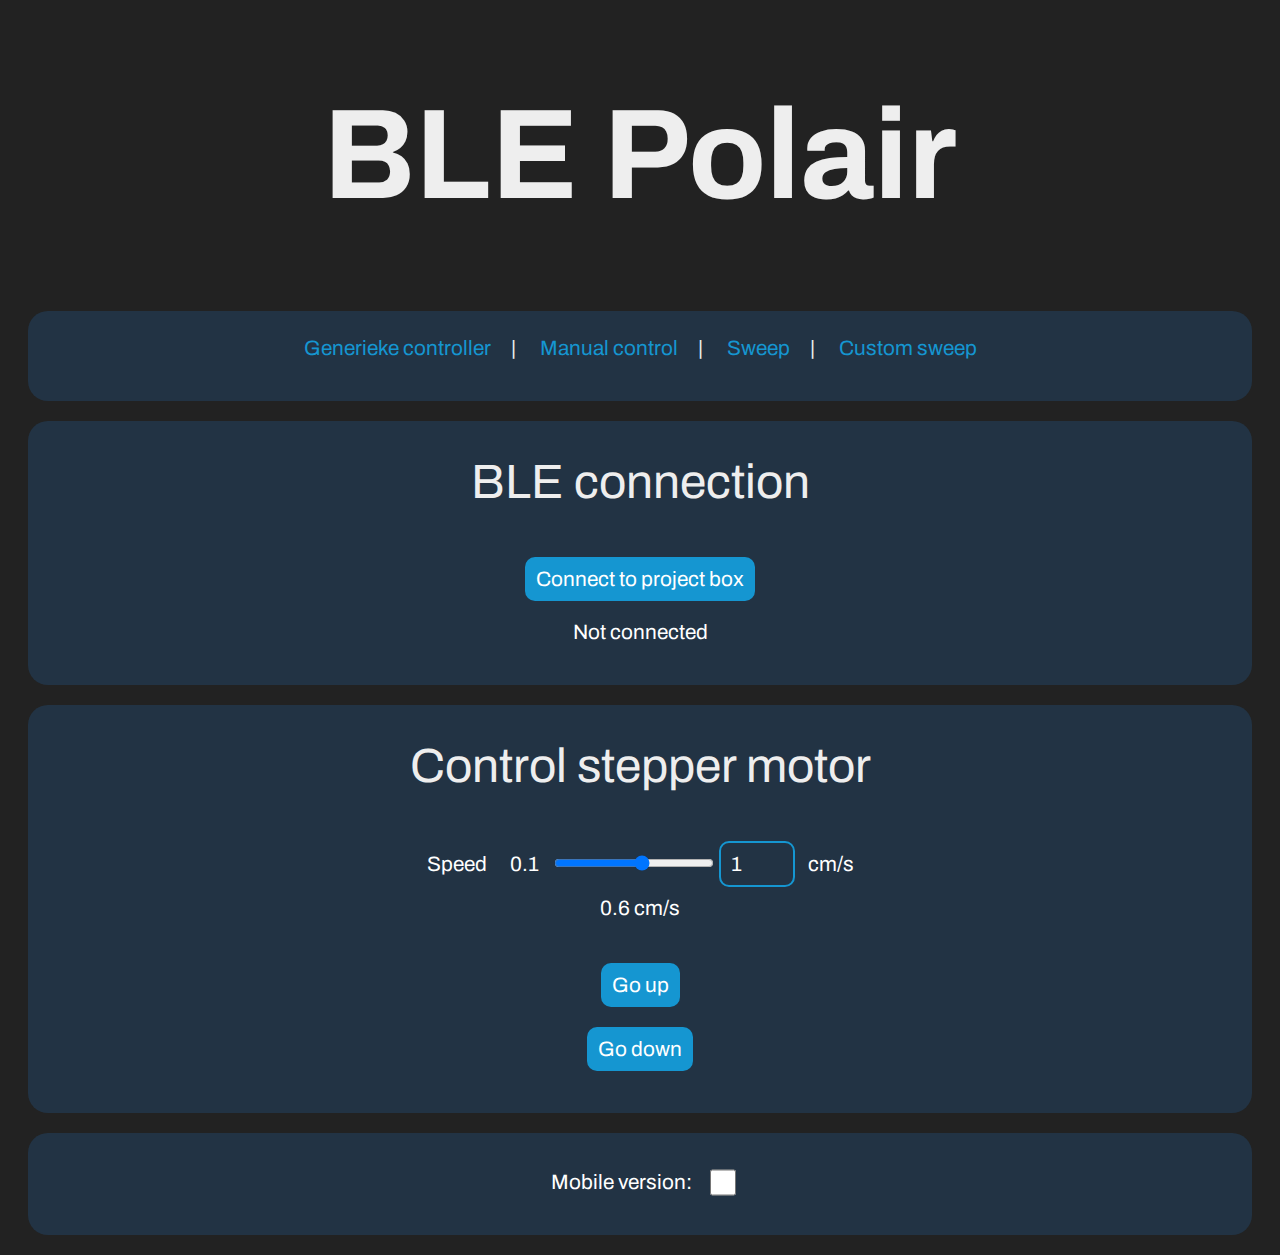
==== controllerManual.html @ bd22f1a8 "First commit" ====
<!DOCTYPE html>
<html lang="en">

<head>
    <meta charset="utf-8" />
    <script type="module" src="./scripts/mainControllerManual.js"></script>
    <link rel="stylesheet" type="text/css" href="style.css">
    <link rel="stylesheet" href="https://fonts.googleapis.com/css?family=Archivo">
    <title>Polaire configuratie</title>

</head>

<body>
    <header>
        <h1>BLE Polair</h1>
    </header>
    <div class="paneel">
        <div class="container">
            <div class="container_item">
                <nav class="resp">
                    <a href="./index.html">Generieke controller</a>|
                    <a href="./controllerManual.html">Manual control</a>|
                    <a href="./controllerSweep.html">Sweep</a>|
                    <a href="./controllerGUI.html">Custom sweep</a>
                </nav>
            </div>
        </div>
    </div>
    <div class="paneel">
        <div class="container">
            <div class="container_item">
                <h2>BLE connection</h2>
            </div>
            <div class="container_item">
                <button type="button" id="btnBLE" class="resp">Connect to project box</button>
            </div>
            <div class="container_item">
                <label id="lblStatus" class="resp">Not connected</label>
            </div>
        </div>
    </div>
    <div class="paneel">
        <div class="container">
            <div class="container_item">
                <h2>Control stepper motor</h2>
            </div>
            <!--Speed slider-->
            <div class="container_item">
                <label class="resp">Speed</label>
                <label class="resp">0.1</label>
                <input id="sldSpeed" type="range" min="0.1" max="1" step="0.1">
                <input type="number" id="iptSpeed" style="width: 2.5em" value="1" min="1" class="resp">
                <label class="resp">cm/s</label>
            </div>
            <div class="container-item">
                <label id="lblSpeed" class="resp">0.6 cm/s</label>
            </div>
            <br>
            <br>
            <!--Up button-->
            <div class="container_item">
                <button type="button" id="btnGoUp" class="resp">Go up</button>
            </div>
            <!--Down button button-->
            <div class="container_item">
                <button type="button" id="btnGoDown" class="resp">Go down</button>
            </div>
        </div>
    </div>
    <div class="paneel">
        <div class="container">
            <div class="container_item">
                <label class="resp">Mobile version: </label>
                <input id="chkMobile" type="checkbox">
            </div>
        </div>
    </div>
</body>

</html>
---- style.css ----
html {
    font-family: "Archivo", "Arial";
    background-color: #222222;
    color: #eeeeee;
}

* {
    font-family: "Archivo", "Arial";
}

.container {
    display: flex;
    flex-direction: column;
    align-items: center;
    height: 100%;
    /* flex-wrap: nowrap; */
    padding-bottom: 2rem;
}

.container_item {
    padding: 10px;
}

/* For desktop */

.resp {
    font-size: 1.3em;
}

.paneel {
    margin: 20px;
    border-radius: 20px;
    background-color: #223344;
    /* border: 2px solid white; */
    padding-top: 1em;
}

h1 {
    font-size: 8em;
    text-align: center;
}

h2 {
    font-size: 3em;
    text-align: center;
    font-weight: normal;
    margin-top: 0.2em;
    margin-bottom: 0.6em;
}

button {
    padding: 11px;
    margin-left: 10px;
    margin-right: 10px;
    min-width: 50px;
    border-radius: 10px;
    border: 0px;
    background-color: #1596d1;
    color: white;
    /*box-shadow: 1px 1px #666;*/
}

button:hover {
    filter: brightness(90%);
}

button:active {
    /*background-color: #3e8e41;*/
    transform: translateY(1px);
    filter: brightness(110%);
}

input[type=text] {
    padding: 10px;
    border-radius: 10px;
    border: 2px solid #1596d1;
    background-color: transparent;
    color: white;
}

input[type=number] {
    padding: 10px;
    border-radius: 10px;
    border: 2px solid #1596d1;
    background-color: transparent;
    color: white;
}

input[type=checkbox] {
    height: 2em;
    width: 2em;
    top: 0.5em;
    position: relative;
}

input[type=range] {
    margin-bottom: 0px;
    padding-top: 0px;
    width: 12em;
}

label {
    padding: 10px;
    background-color: transparent;
    color: white;
}

nav a {
    text-decoration: none;
    padding-left: 20px;
    padding-right: 20px;
    color: #1596d1;
}

canvas {
    border-radius: 10px;
    border: 2px solid #1596d1;
    image-rendering: optimizeSpeed;
    /* margin: 30px; */
    /* image-rendering: pixelated; */
    /* image-rendering:-moz-crisp-edges; */
    /* image-rendering: crisp-edges; */
}

.column {
    flex-grow: 1;
}
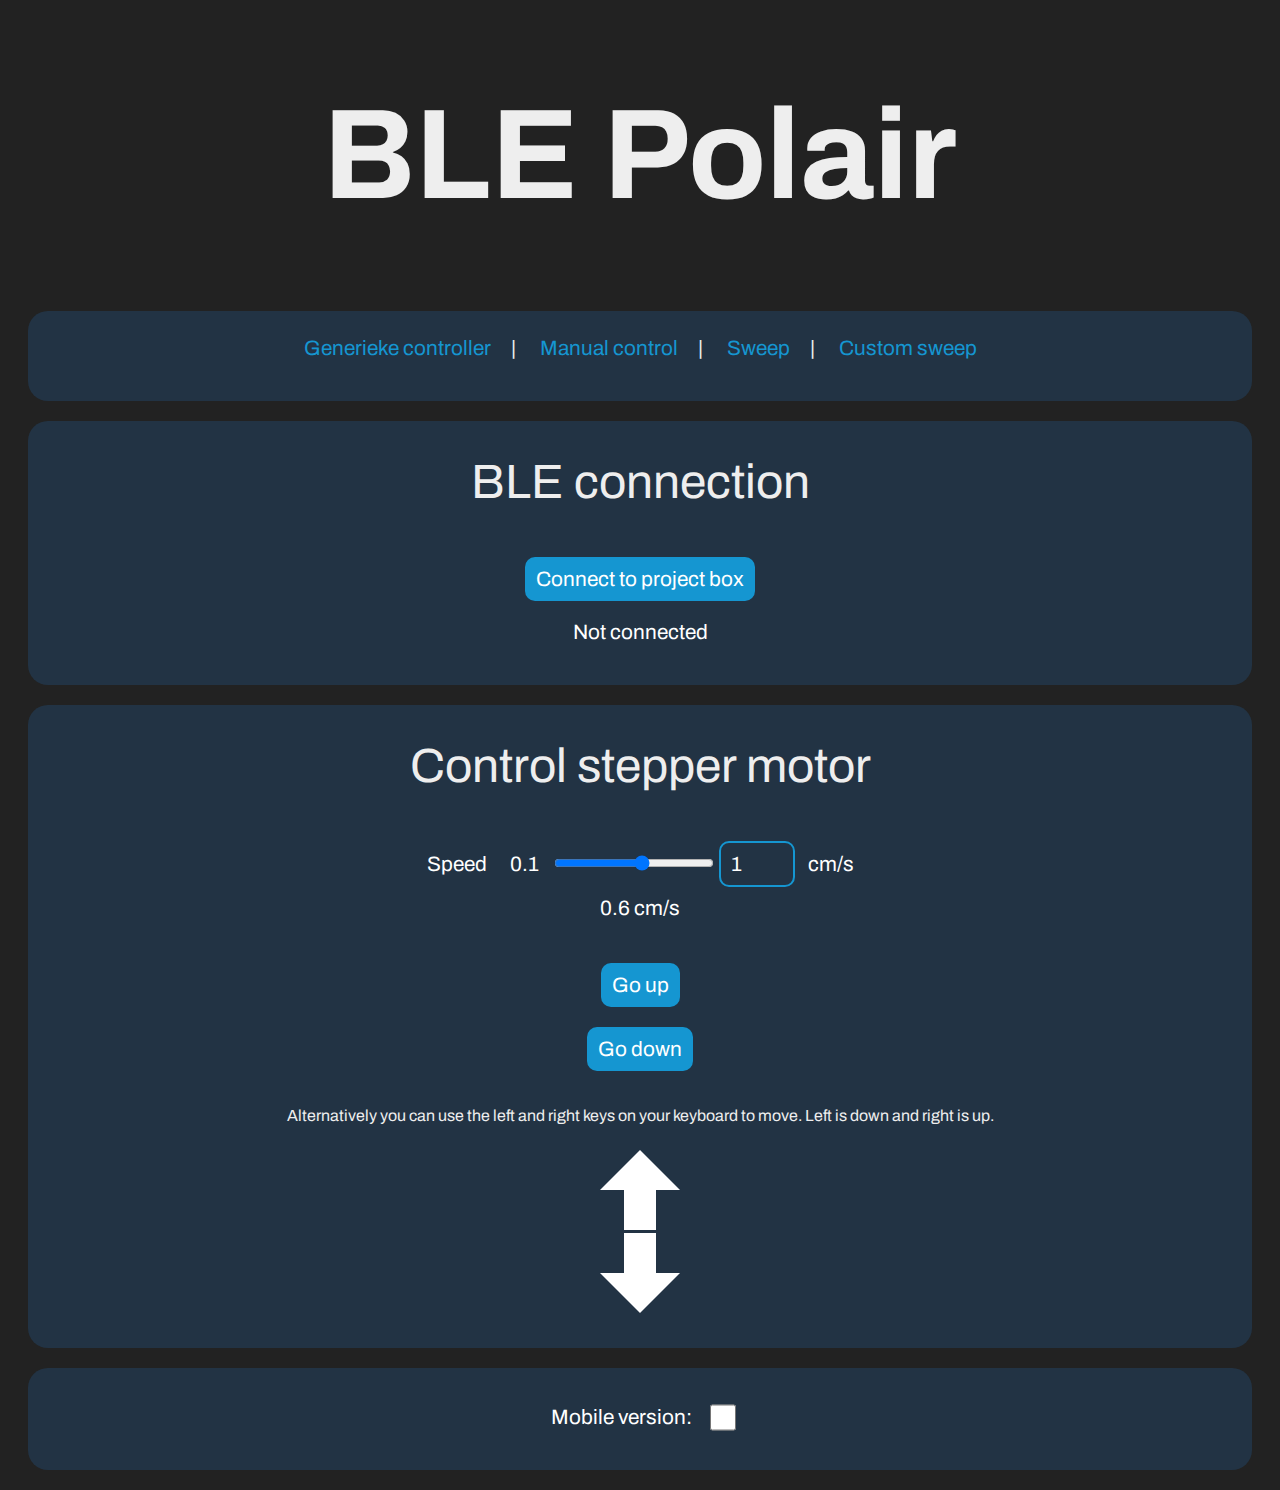
==== commit 4203c348: "added svg buttons" ====
--- a/controllerManual.html
+++ b/controllerManual.html
@@ -58,13 +58,38 @@
             <br>
             <br>
             <!--Up button-->
-            <div class="container_item">
+            <div class="disable-select container_item">
                 <button type="button" id="btnGoUp" class="resp">Go up</button>
             </div>
             <!--Down button button-->
-            <div class="container_item">
+            <div class="disable-select container_item">
                 <button type="button" id="btnGoDown" class="resp">Go down</button>
             </div>
+            <div class="container_item">
+                <p>
+                    Alternatively you can use the left and right keys on your keyboard to move. Left is down and right
+                    is
+                    up.
+                </p>
+            </div>
+
+            <div class="disable-select container-item" id="svgBtnGoUp">
+                <svg viewBox="-1 -1 2 2" xmlns="http://www.w3.org/2000/svg" xmlns:xlink="http://www.w3.org/1999/xlink"
+                    width="5em" height="5em">
+                    <!-- viewBox defines the coordinate system.-->
+                    <polygon points="0 -1, 1 0, -1 0 " fill=" white" stroke-width="0" />
+                    <rect x="-0.4" y="0" width="0.8" height="1" fill=" white" stroke-width="0" />
+                </svg>
+            </div>
+
+            <div class="disable-select container-item" id="svgBtnGoDown">
+                <svg viewBox="-1 -1 2 2" xmlns="http://www.w3.org/2000/svg" xmlns:xlink="http://www.w3.org/1999/xlink"
+                    width="5em" height="5em">
+                    <polygon points="0 1, 1 0, -1 0 " fill=" white" stroke-width="0" />
+                    <rect x="-0.4" y="-1" width="0.8" height="1" fill=" white" stroke-width="0" />
+                </svg>
+            </div>
+
         </div>
     </div>
     <div class="paneel">
--- a/style.css
+++ b/style.css
@@ -21,8 +21,21 @@
     padding: 10px;
 }
 
+/* Stop selecting things like buttons or SVG buttons! */
+.disable-select {
+    user-select: none;
+    /* supported by Chrome and Opera */
+    -webkit-user-select: none;
+    /* Safari */
+    -khtml-user-select: none;
+    /* Konqueror HTML */
+    -moz-user-select: none;
+    /* Firefox */
+    -ms-user-select: none;
+    /* Internet Explorer/Edge */
+}
+
 /* For desktop */
-
 .resp {
     font-size: 1.3em;
 }
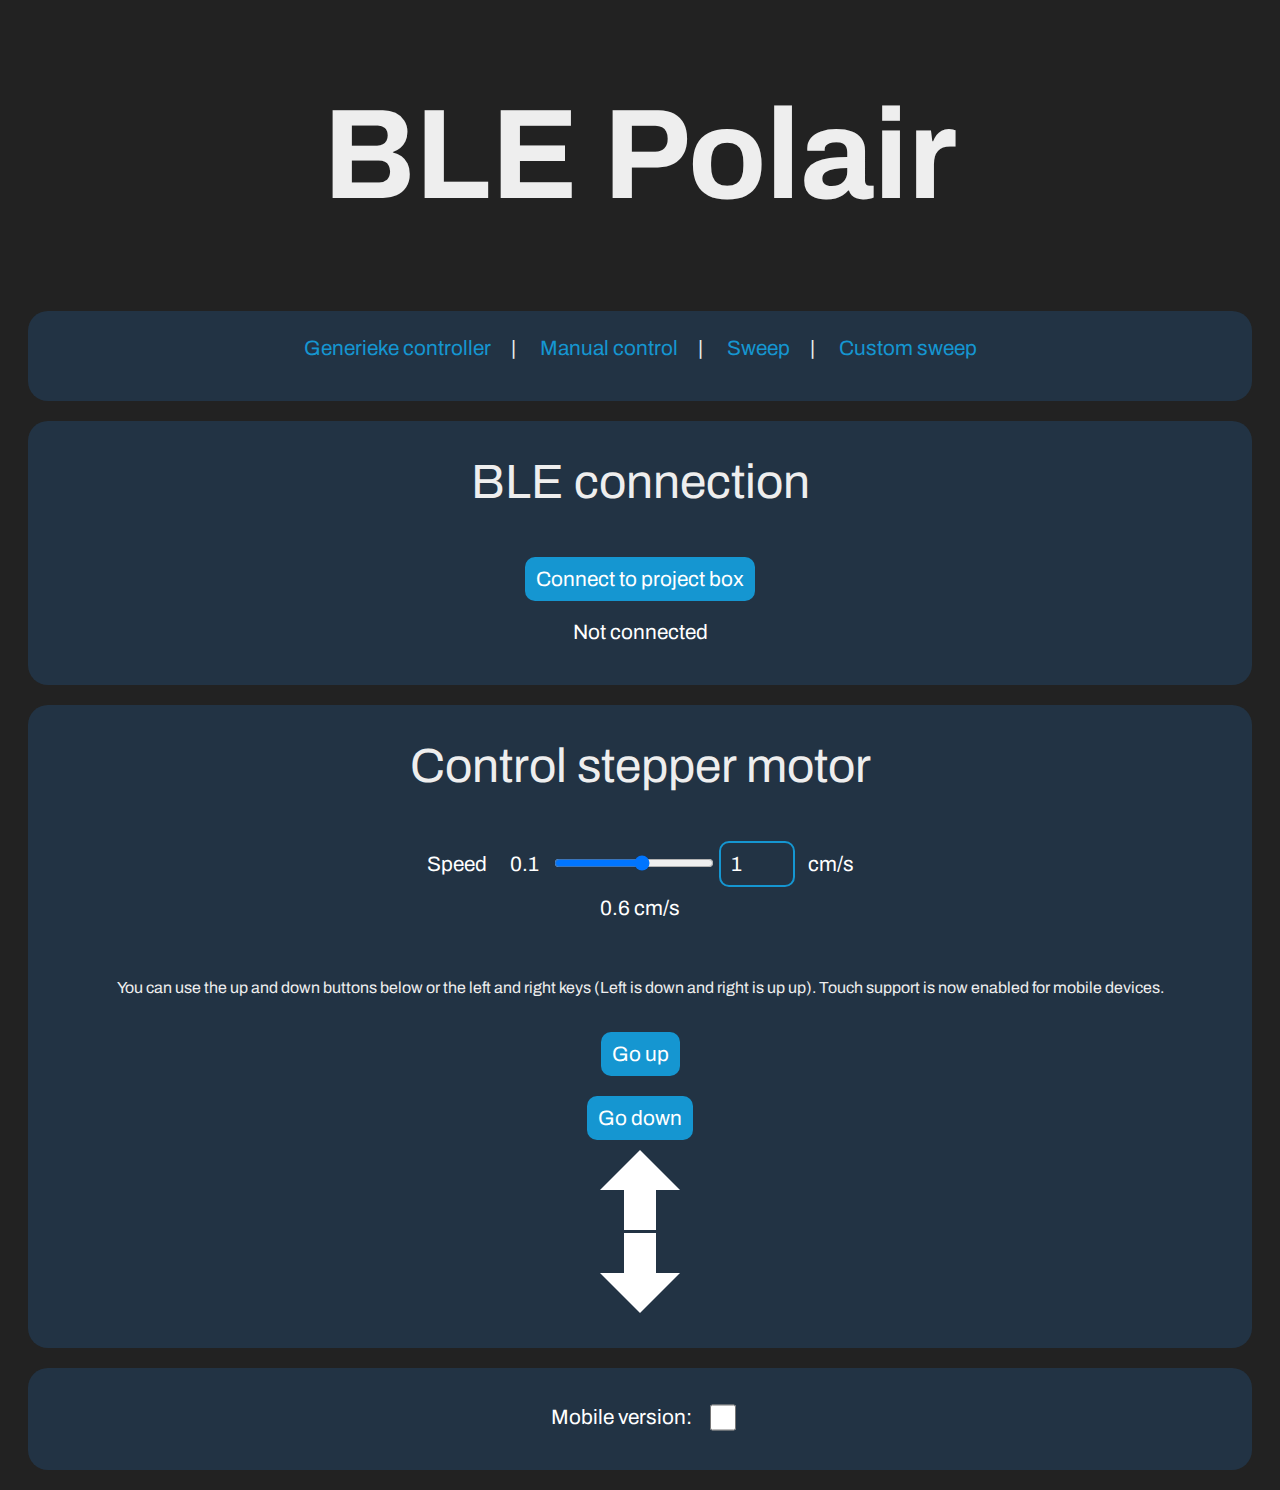
==== commit 2d21a6ca: "added touch support for mobile devices" ====
--- a/controllerManual.html
+++ b/controllerManual.html
@@ -57,6 +57,12 @@
             </div>
             <br>
             <br>
+            <div class="container_item">
+                <p>
+                    You can use the up and down buttons below or the left and right keys (Left is down and
+                    right is up up). Touch support is now enabled for mobile devices.
+                </p>
+            </div>
             <!--Up button-->
             <div class="disable-select container_item">
                 <button type="button" id="btnGoUp" class="resp">Go up</button>
@@ -65,14 +71,7 @@
             <div class="disable-select container_item">
                 <button type="button" id="btnGoDown" class="resp">Go down</button>
             </div>
-            <div class="container_item">
-                <p>
-                    Alternatively you can use the left and right keys on your keyboard to move. Left is down and right
-                    is
-                    up.
-                </p>
-            </div>
-
+            <!-- Up svg button -->
             <div class="disable-select container-item" id="svgBtnGoUp">
                 <svg viewBox="-1 -1 2 2" xmlns="http://www.w3.org/2000/svg" xmlns:xlink="http://www.w3.org/1999/xlink"
                     width="5em" height="5em">
@@ -81,7 +80,7 @@
                     <rect x="-0.4" y="0" width="0.8" height="1" fill=" white" stroke-width="0" />
                 </svg>
             </div>
-
+            <!-- Down svg button -->
             <div class="disable-select container-item" id="svgBtnGoDown">
                 <svg viewBox="-1 -1 2 2" xmlns="http://www.w3.org/2000/svg" xmlns:xlink="http://www.w3.org/1999/xlink"
                     width="5em" height="5em">
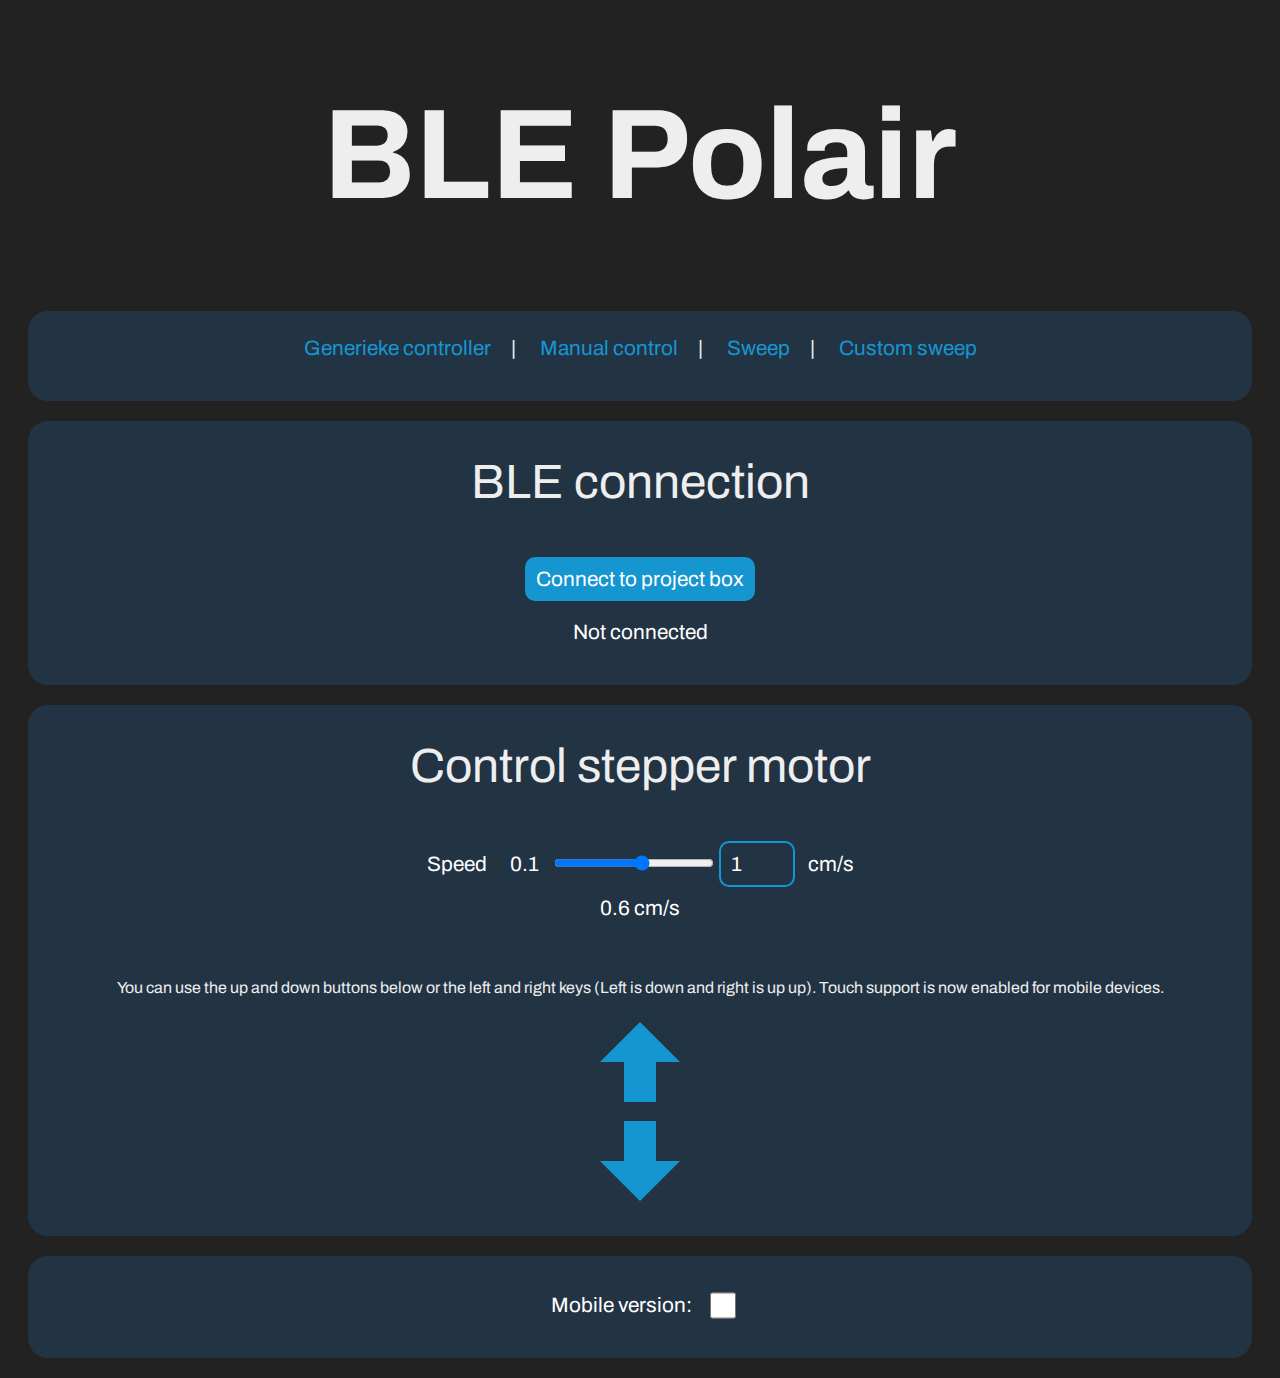
==== commit 46b6a7b1: "added animations to buttons" ====
--- a/controllerManual.html
+++ b/controllerManual.html
@@ -63,29 +63,21 @@
                     right is up up). Touch support is now enabled for mobile devices.
                 </p>
             </div>
-            <!--Up button-->
-            <div class="disable-select container_item">
-                <button type="button" id="btnGoUp" class="resp">Go up</button>
-            </div>
-            <!--Down button button-->
-            <div class="disable-select container_item">
-                <button type="button" id="btnGoDown" class="resp">Go down</button>
-            </div>
             <!-- Up svg button -->
-            <div class="disable-select container-item" id="svgBtnGoUp">
+            <div class="disable-select container-item svg-button " style="margin-bottom: 1em;" id="svgBtnGoUp">
                 <svg viewBox="-1 -1 2 2" xmlns="http://www.w3.org/2000/svg" xmlns:xlink="http://www.w3.org/1999/xlink"
-                    width="5em" height="5em">
+                    fill="#1596d1" width="5em" height="5em">
                     <!-- viewBox defines the coordinate system.-->
-                    <polygon points="0 -1, 1 0, -1 0 " fill=" white" stroke-width="0" />
-                    <rect x="-0.4" y="0" width="0.8" height="1" fill=" white" stroke-width="0" />
+                    <polygon points="0 -1, 1 0, -1 0 " stroke-width="0" />
+                    <rect x="-0.4" y="0" width="0.8" height="1" stroke-width="0" />
                 </svg>
             </div>
             <!-- Down svg button -->
-            <div class="disable-select container-item" id="svgBtnGoDown">
+            <div class="disable-select container-item svg-button" id="svgBtnGoDown">
                 <svg viewBox="-1 -1 2 2" xmlns="http://www.w3.org/2000/svg" xmlns:xlink="http://www.w3.org/1999/xlink"
-                    width="5em" height="5em">
-                    <polygon points="0 1, 1 0, -1 0 " fill=" white" stroke-width="0" />
-                    <rect x="-0.4" y="-1" width="0.8" height="1" fill=" white" stroke-width="0" />
+                    fill=" #1596d1" width="5em" height="5em">
+                    <polygon points="0 1, 1 0, -1 0 " stroke-width="0" />
+                    <rect x="-0.4" y="-1" width="0.8" height="1" stroke-width="0" />
                 </svg>
             </div>
 
--- a/style.css
+++ b/style.css
@@ -83,6 +83,17 @@
     filter: brightness(110%);
 }
 
+/* SVG buttons */
+.svg-button:hover {
+    filter: brightness(90%);
+}
+
+.svg-button:active {
+    /*background-color: #3e8e41;*/
+    transform: translateY(1px);
+    filter: brightness(110%);
+}
+
 input[type=text] {
     padding: 10px;
     border-radius: 10px;
